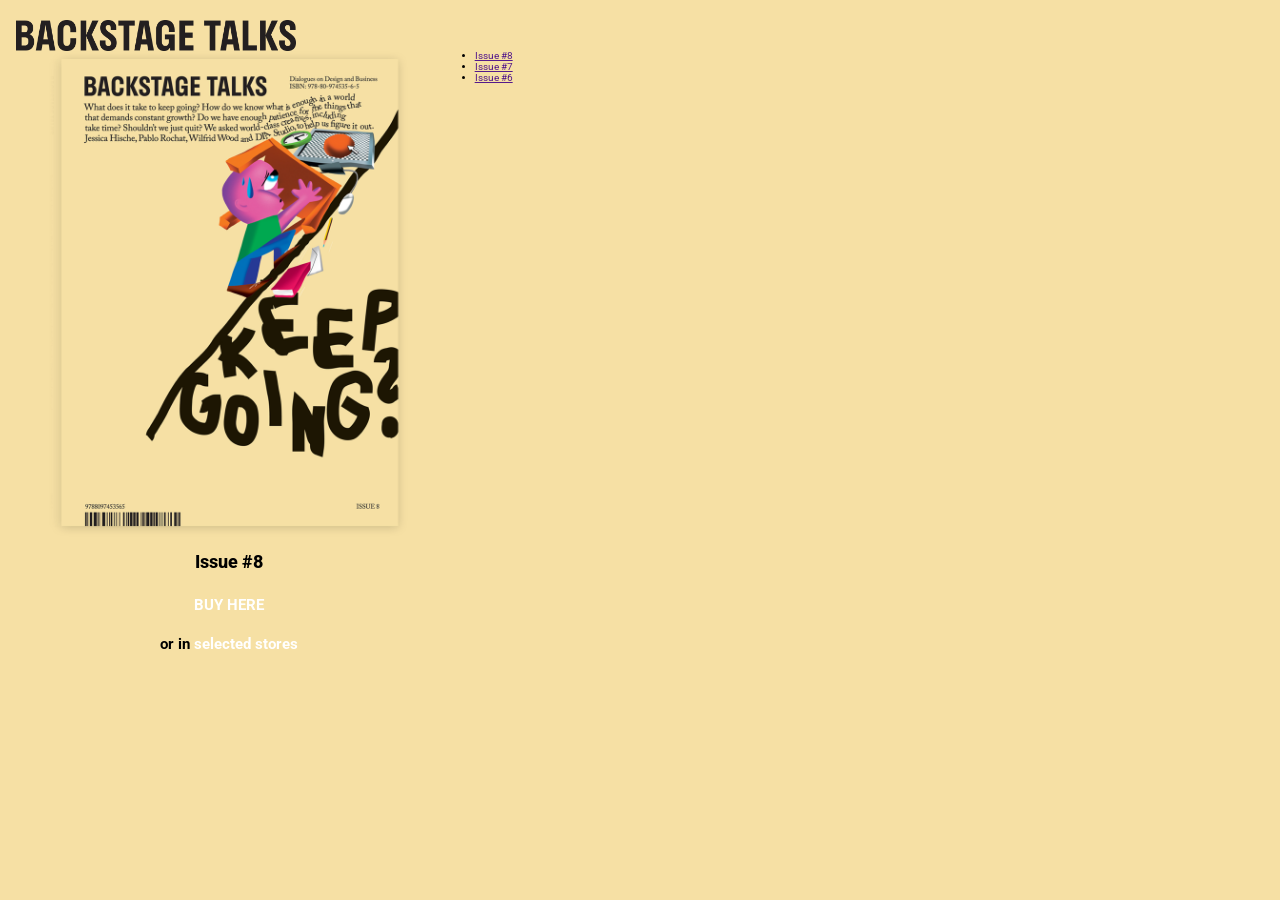
==== index.html @ 619fe56d "Se inicia proyecto con layout inicial para mobile" ====
<!doctype html>
<html lang="en">
  <head>
    <meta charset="UTF-8" />
    <meta name="viewport" content="width=device-width, initial-scale=1.0" />
    <title>Backstage Talks Magazine</title>
    <meta
      name="description"
      content="Backstage Talks is a magazine of casual, but in depth dialogues on design and business. Issue 8 Available now!"
    />
    <meta
      name="keywords"
      content="Backstage Talks, magazine, design, business, social responsibility, design interviews, Pablo Rochat, DIA Studio, Wilfrid Wood, Sagmeister, EY Doberman, frog, Jessica Hische, Brian Collins"
    />
    <link
      href="https://fonts.googleapis.com/css?family=Roboto:400,500,700"
      rel="stylesheet"
      type="text/css"
    />
    <link rel="stylesheet" href="main.css" />
    <link
      rel="shortcut icon"
      href="app/icon/apple-icon.png"
      type="image/x-icon"
    />
  </head>
  <body>
    <header class="header">
      <img class="logo" src="app/img/logo.png" alt="Backstage Talks Logo" />
    </header>

    <main class="main">
      <section class="section">
        <!-- <section class="about">
          <div>
            <p class="p-1">
              Backstage Talks is a magazine of casual, but in depth dialogues on
              design and business. Our decisions shape and influence this
              complex world—to have a chance to make the right ones, we need to
              talk.
            </p>
            <span class="p-3 copyright"
              >© 2026
              <a class="anchor-primary" href="">Published by Büro Milk</a></span
            >
          </div>
          <p class="p-1 p-primary-color">
            <a class="anchor-primary" href="">Privacy Policy</a>
          </p>
        </section> -->

        <div class="magazine-list">
          <div class="magazine">
            <div class="cover">
              <img
                class="cover-img"
                src="app/img/backstagetalks_cover_issue_8.png"
                alt="Backstage Talks Issue #8"
              />
            </div>
            <p class="p-1">Issue #8</p>
            <p class="p-2"><a class="anchor-secondary" href="">BUY HERE</a></p>
            <p class="p-2">
              or in <a class="anchor-secondary" href="">selected stores</a>
            </p>
          </div>
        </div>

        <!-- <section class="contact">
          <p class="p-1">
            <a class="anchor-primary" href="mailto:info@backstagetalks.com"
              >info@backstagetalks.com</a
            >
          </p>
        </section> -->

        <nav class="nav">
          <ul>
            <li><a href="">Issue #8</a></li>
            <li><a href="">Issue #7</a></li>
            <li><a href="">Issue #6</a></li>
          </ul>
        </nav>
      </section>
    </main>
  </body>
</html>
---- main.css ----
:root {
    --primary-color: #000000;
    --secondary-color: #FFFFFF;
    --lg: 1.8em;
    --md: 1.5em;
    --sm: 1.2em;
}

* {
    box-sizing: border-box;
}

html {
    font-size: 62.5%;
}

body {
    margin: 0;

    font-family: Roboto, sans-serif;
    background: #F6E0A4;
}

.header {
    height: 2em;
    padding: 2em 1.6em;
}

.logo {
    width: 16em;
    height: auto;
}

.section {
    width: 100%;
    padding: 0 2.4em 2.8em 2.4em;

    display: grid;
    align-items: start;    
}

.about {
    margin-bottom: 4.8em;
    
    display: grid;
    gap: 3.2em;
    
    text-align: center;
    
    order: 1;
}

.nav {
    display: none;
}

.contact {
    text-align: center;
    
    order: 2;
}

.magazine-list {
    order: 0;
}

.magazine {
    display: grid;
    grid-template-rows: repeat(auto-fit, minmax(20em, 1fr));
    justify-items: center;
}

.cover {
    align-self: center;
}

.cover-img {
    width: 80vw;
    max-width: 40em;
}

p[class^="p-"], span[class^="p-"] {
    margin: 0 0 1.2em 0;

    color: var(--primary-color);
    line-height: 1.4em;

    &:only-of-type {
        margin-bottom: .4em;
    }

    &:last-child {
        margin-bottom: 0;
    }
}

.p-1 {
    font-size: var(--lg);
    font-weight: 800;
}

.p-2 {
    font-size: var(--md);
    font-weight: 700;
}

.p-3 {
    font-size: var(--sm);
    font-weight: normal;
}

.anchor-primary {
    color: var(--primary-color);

    text-decoration: underline;

    &:hover {
        text-decoration: none;
    }
}

.anchor-secondary {
    color: var(--secondary-color);

    text-decoration: none;

    &:hover {
        text-decoration: underline;
    }
}

@media (min-width: 600px) {
    .logo {
        width: 28em;
    }
}

@media (min-width: 900px) {
    .section {
        grid-template-columns: repeat(3, 1fr);
    }

    .about, .nav {
        display: block;
    }

    .about {
        align-self: end;
    }
}
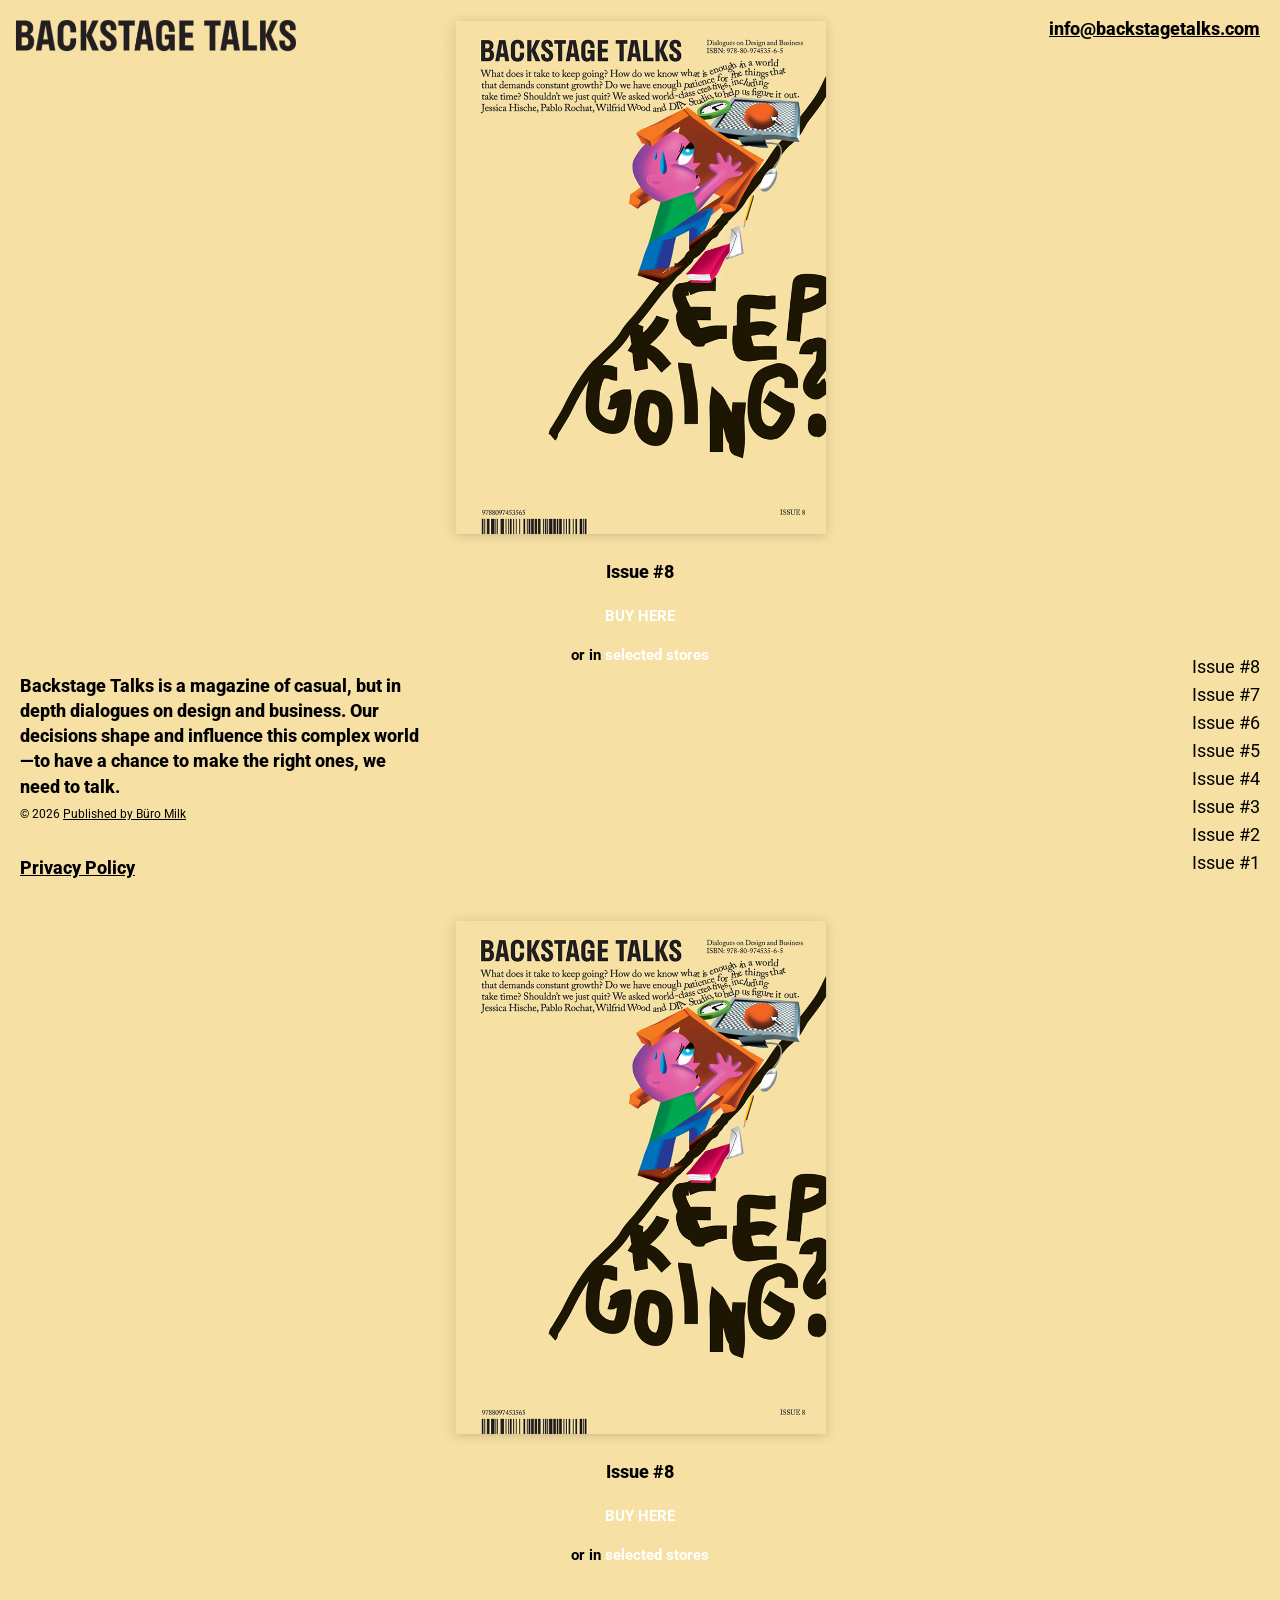
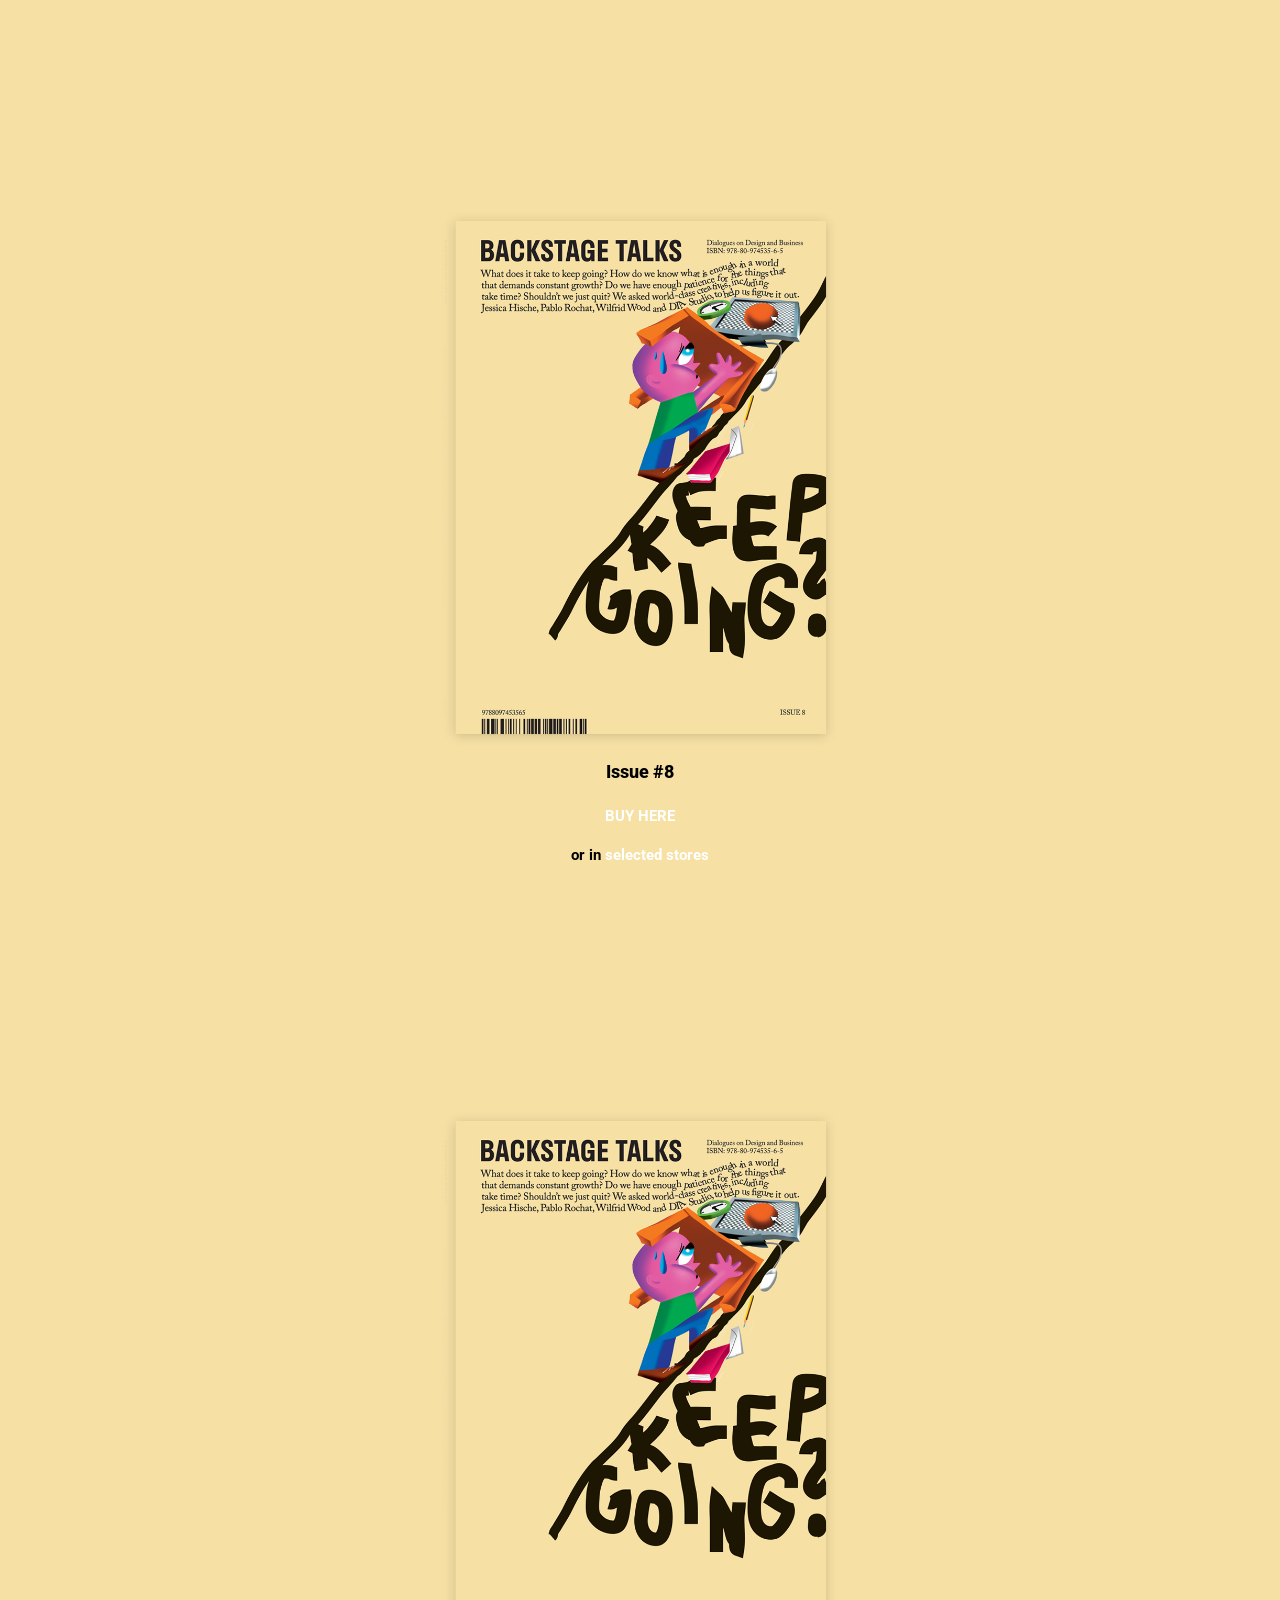
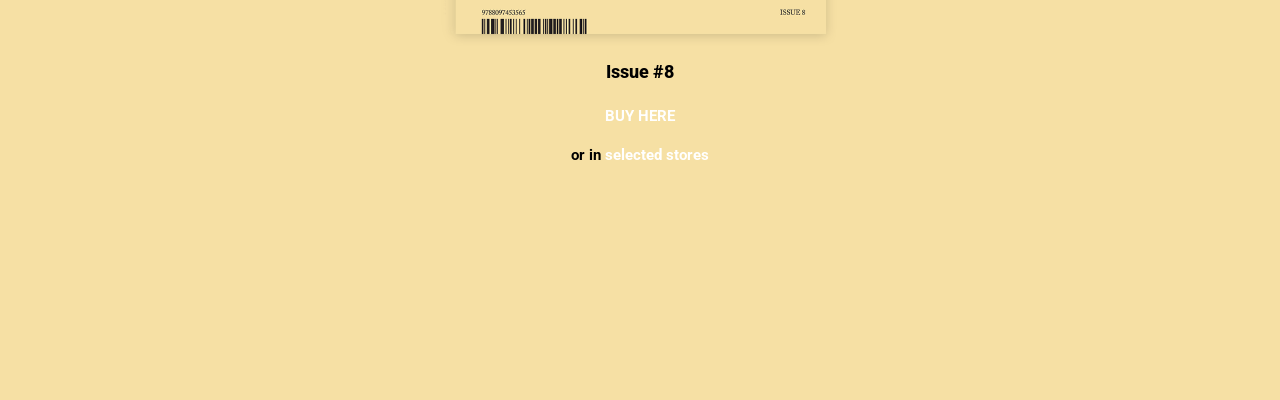
==== commit 58544e35: "Se termina el layout del landing con ajustes de responsive para desktop" ====
--- a/index.html
+++ b/index.html
@@ -31,7 +31,7 @@
 
     <main class="main">
       <section class="section">
-        <!-- <section class="about">
+        <section class="about">
           <div>
             <p class="p-1">
               Backstage Talks is a magazine of casual, but in depth dialogues on
@@ -47,10 +47,55 @@
           <p class="p-1 p-primary-color">
             <a class="anchor-primary" href="">Privacy Policy</a>
           </p>
-        </section> -->
+        </section>
 
         <div class="magazine-list">
-          <div class="magazine">
+          <div class="magazine" id="magazine-8">
+            <div class="cover">
+              <img
+                class="cover-img"
+                src="app/img/backstagetalks_cover_issue_8.png"
+                alt="Backstage Talks Issue #8"
+              />
+            </div>
+            <p class="p-1">Issue #8</p>
+            <p class="p-2"><a class="anchor-secondary" href="">BUY HERE</a></p>
+            <p class="p-2">
+              or in <a class="anchor-secondary" href="">selected stores</a>
+            </p>
+          </div>
+
+          <div class="magazine" id="magazine-7">
+            <div class="cover">
+              <img
+                class="cover-img"
+                src="app/img/backstagetalks_cover_issue_8.png"
+                alt="Backstage Talks Issue #8"
+              />
+            </div>
+            <p class="p-1">Issue #8</p>
+            <p class="p-2"><a class="anchor-secondary" href="">BUY HERE</a></p>
+            <p class="p-2">
+              or in <a class="anchor-secondary" href="">selected stores</a>
+            </p>
+          </div>
+
+          <div class="magazine" id="magazine-6">
+            <div class="cover">
+              <img
+                class="cover-img"
+                src="app/img/backstagetalks_cover_issue_8.png"
+                alt="Backstage Talks Issue #8"
+              />
+            </div>
+            <p class="p-1">Issue #8</p>
+            <p class="p-2"><a class="anchor-secondary" href="">BUY HERE</a></p>
+            <p class="p-2">
+              or in <a class="anchor-secondary" href="">selected stores</a>
+            </p>
+          </div>
+
+          <div class="magazine" id="magazine-5">
             <div class="cover">
               <img
                 class="cover-img"
@@ -66,21 +111,28 @@
           </div>
         </div>
 
-        <!-- <section class="contact">
-          <p class="p-1">
-            <a class="anchor-primary" href="mailto:info@backstagetalks.com"
-              >info@backstagetalks.com</a
-            >
-          </p>
-        </section> -->
+        <div class="right-side">
+          <section class="contact">
+            <p class="p-1">
+              <a class="anchor-primary" href="mailto:info@backstagetalks.com"
+                >info@backstagetalks.com</a
+              >
+            </p>
+          </section>
 
-        <nav class="nav">
-          <ul>
-            <li><a href="">Issue #8</a></li>
-            <li><a href="">Issue #7</a></li>
-            <li><a href="">Issue #6</a></li>
-          </ul>
-        </nav>
+          <nav class="nav">
+            <ul>
+              <li><a href="#magazine-8">Issue #8</a></li>
+              <li><a href="#magazine-7">Issue #7</a></li>
+              <li><a href="#magazine-6">Issue #6</a></li>
+              <li><a href="#magazine-5">Issue #5</a></li>
+              <li><a href="#magazine-4">Issue #4</a></li>
+              <li><a href="#magazine-3">Issue #3</a></li>
+              <li><a href="#magazine-2">Issue #2</a></li>
+              <li><a href="#magazine-1">Issue #1</a></li>
+            </ul>
+          </nav>
+        </div>
       </section>
     </main>
   </body>
--- a/main.css
+++ b/main.css
@@ -16,14 +16,18 @@
 
 body {
     margin: 0;
+    
+    position: relative;
 
     font-family: Roboto, sans-serif;
     background: #F6E0A4;
 }
 
 .header {
-    height: 2em;
     padding: 2em 1.6em;
+
+    position: absolute;
+    top: 0;
 }
 
 .logo {
@@ -33,14 +37,14 @@
 
 .section {
     width: 100%;
-    padding: 0 2.4em 2.8em 2.4em;
-
-    display: grid;
-    align-items: start;    
+    padding: 0 2em;
+
+    display: flex;
+    flex-direction: column;
 }
 
 .about {
-    margin-bottom: 4.8em;
+    margin-bottom: 2em;
     
     display: grid;
     gap: 3.2em;
@@ -61,17 +65,16 @@
 }
 
 .magazine-list {
+    display: grid;
+    grid-auto-rows: 100vh;    
+    
     order: 0;
 }
 
 .magazine {
     display: grid;
-    grid-template-rows: repeat(auto-fit, minmax(20em, 1fr));
+    align-content: center;
     justify-items: center;
-}
-
-.cover {
-    align-self: center;
 }
 
 .cover-img {
@@ -136,15 +139,78 @@
 }
 
 @media (min-width: 900px) {
+    .header {
+        position: fixed;
+    }
+    
     .section {
+        display: grid;
         grid-template-columns: repeat(3, 1fr);
     }
 
-    .about, .nav {
+    .nav {
         display: block;
     }
 
     .about {
         align-self: end;
+        text-align: left;
+
+        position: sticky;
+        bottom: 2em;
+
+        order: 0;
+    }
+
+    .right-side {
+        display: grid;
+        grid-template-rows: repeat(2, 50vh);
+    }
+    
+    .contact {
+        text-align: right;
+
+        position: sticky;
+        top: 1.6em;
+
+        order: 1;
+    }
+
+    .nav {
+        place-self: end;
+        
+        position: fixed;
+        bottom: 0;
+
+        order: 2;
+
+        ul {
+            margin: 2em 0;
+
+            list-style: none;
+
+            & > li {
+                height: 2.8em;
+            }
+
+            & > li > a {
+                font-size: var(--lg);
+                
+                color: var(--primary-color);
+                text-decoration: none;
+
+                &:hover {
+                    text-decoration: underline;
+                }
+            }
+        }
+    }
+
+    .magazine {
+        align-content: start;
+    }
+
+    .cover-img {
+        max-width: 44em;
     }
 }
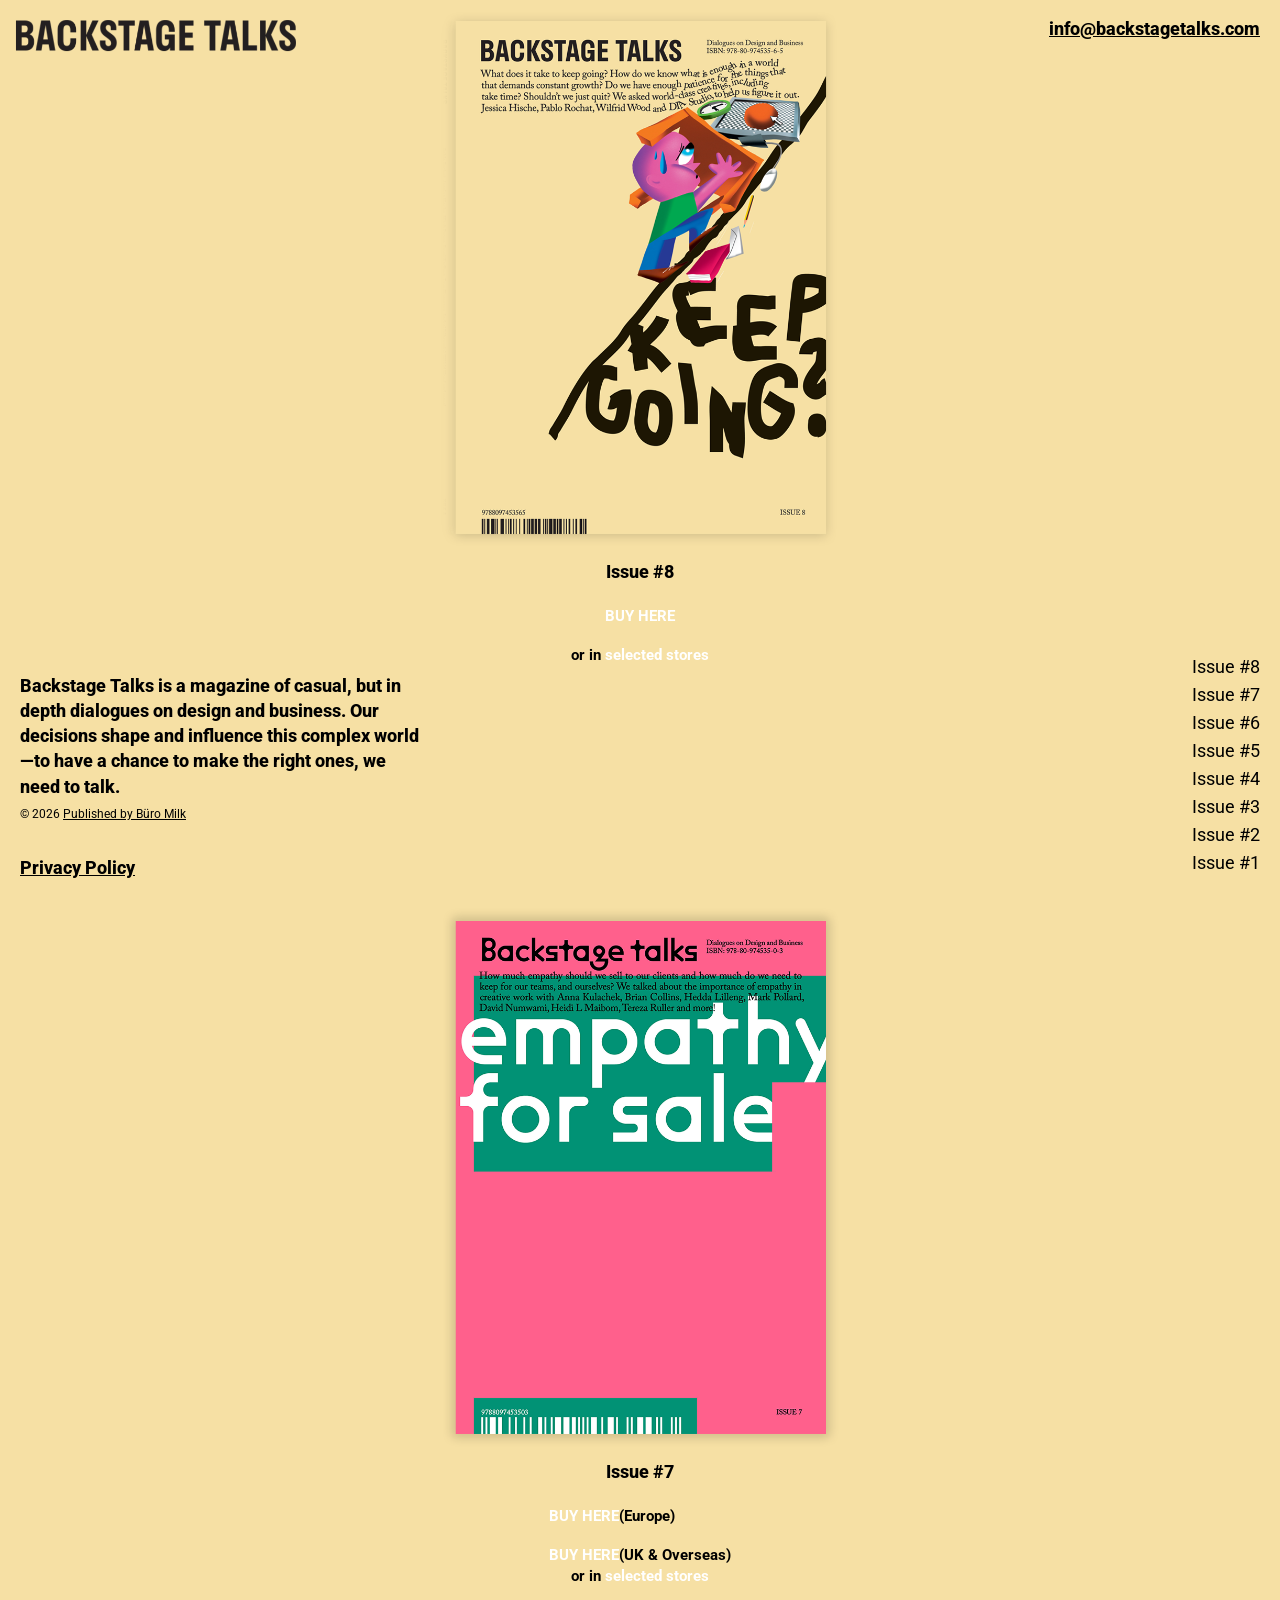
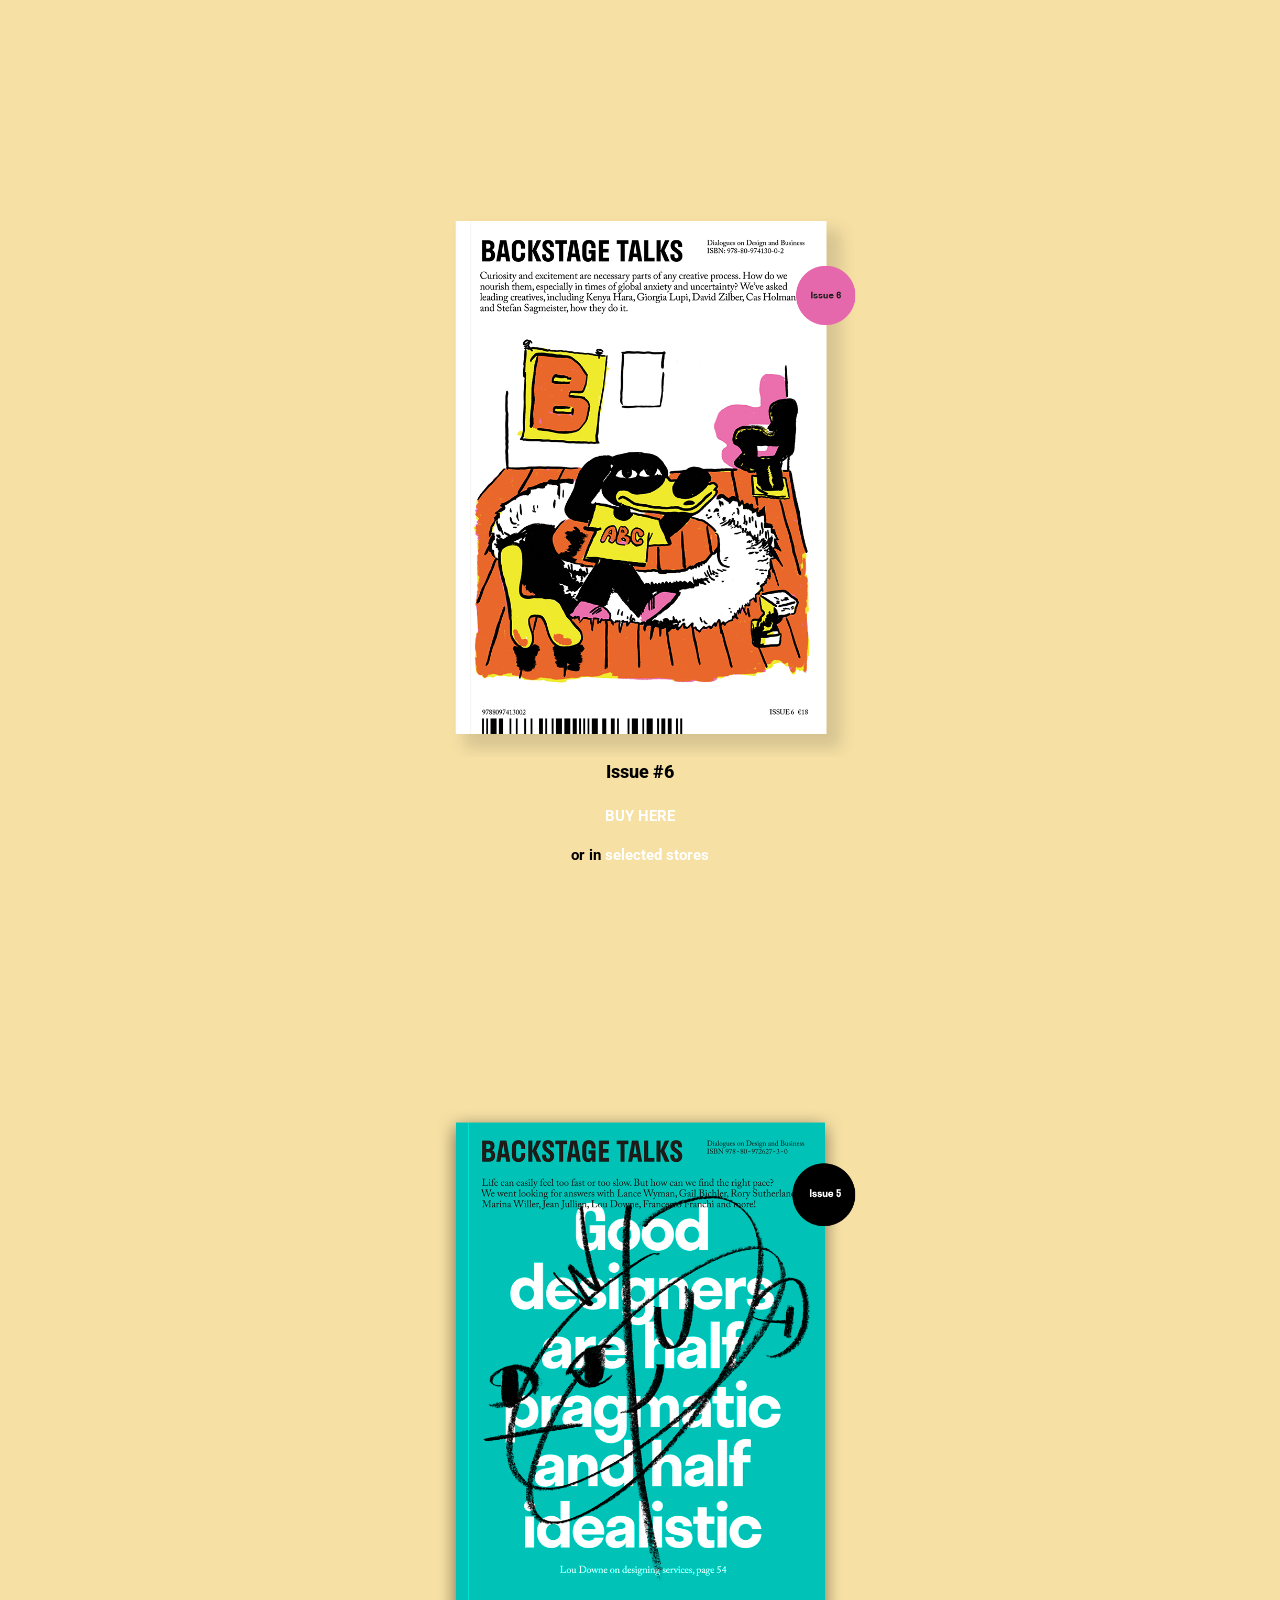
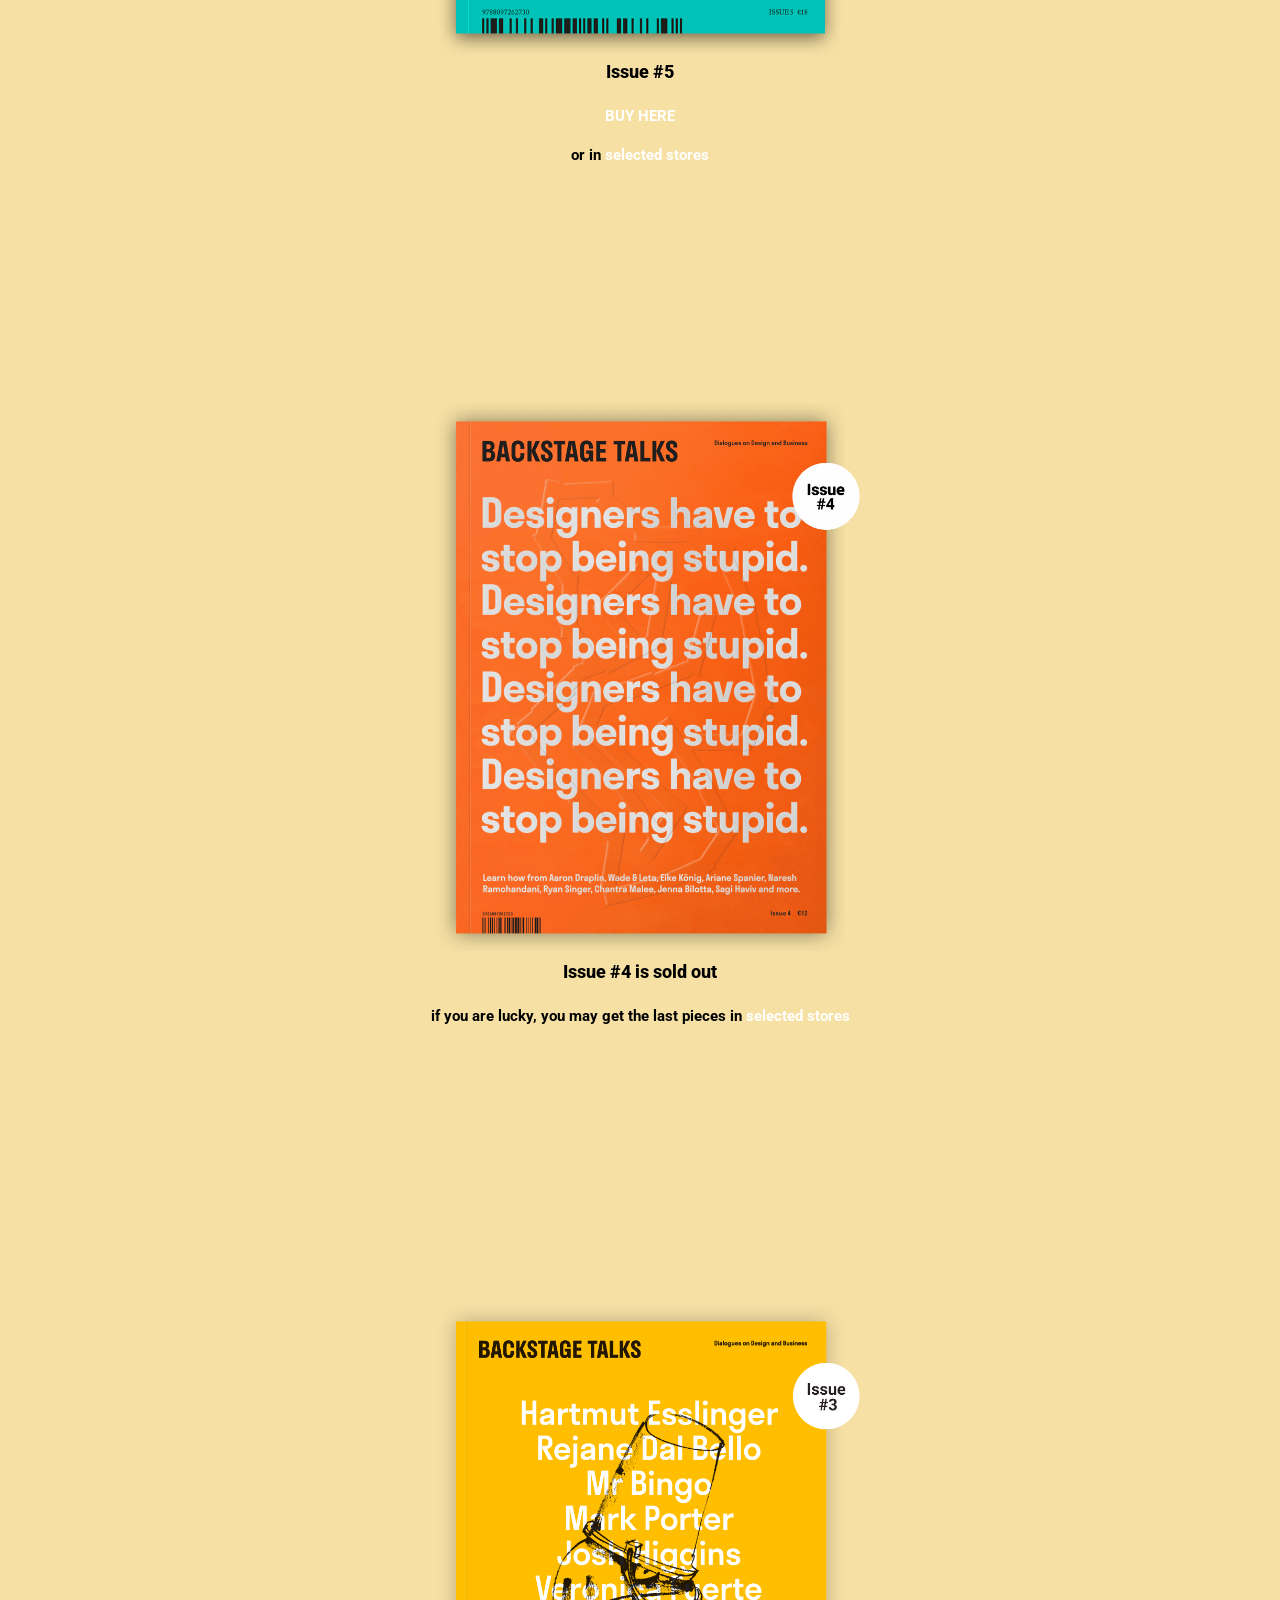
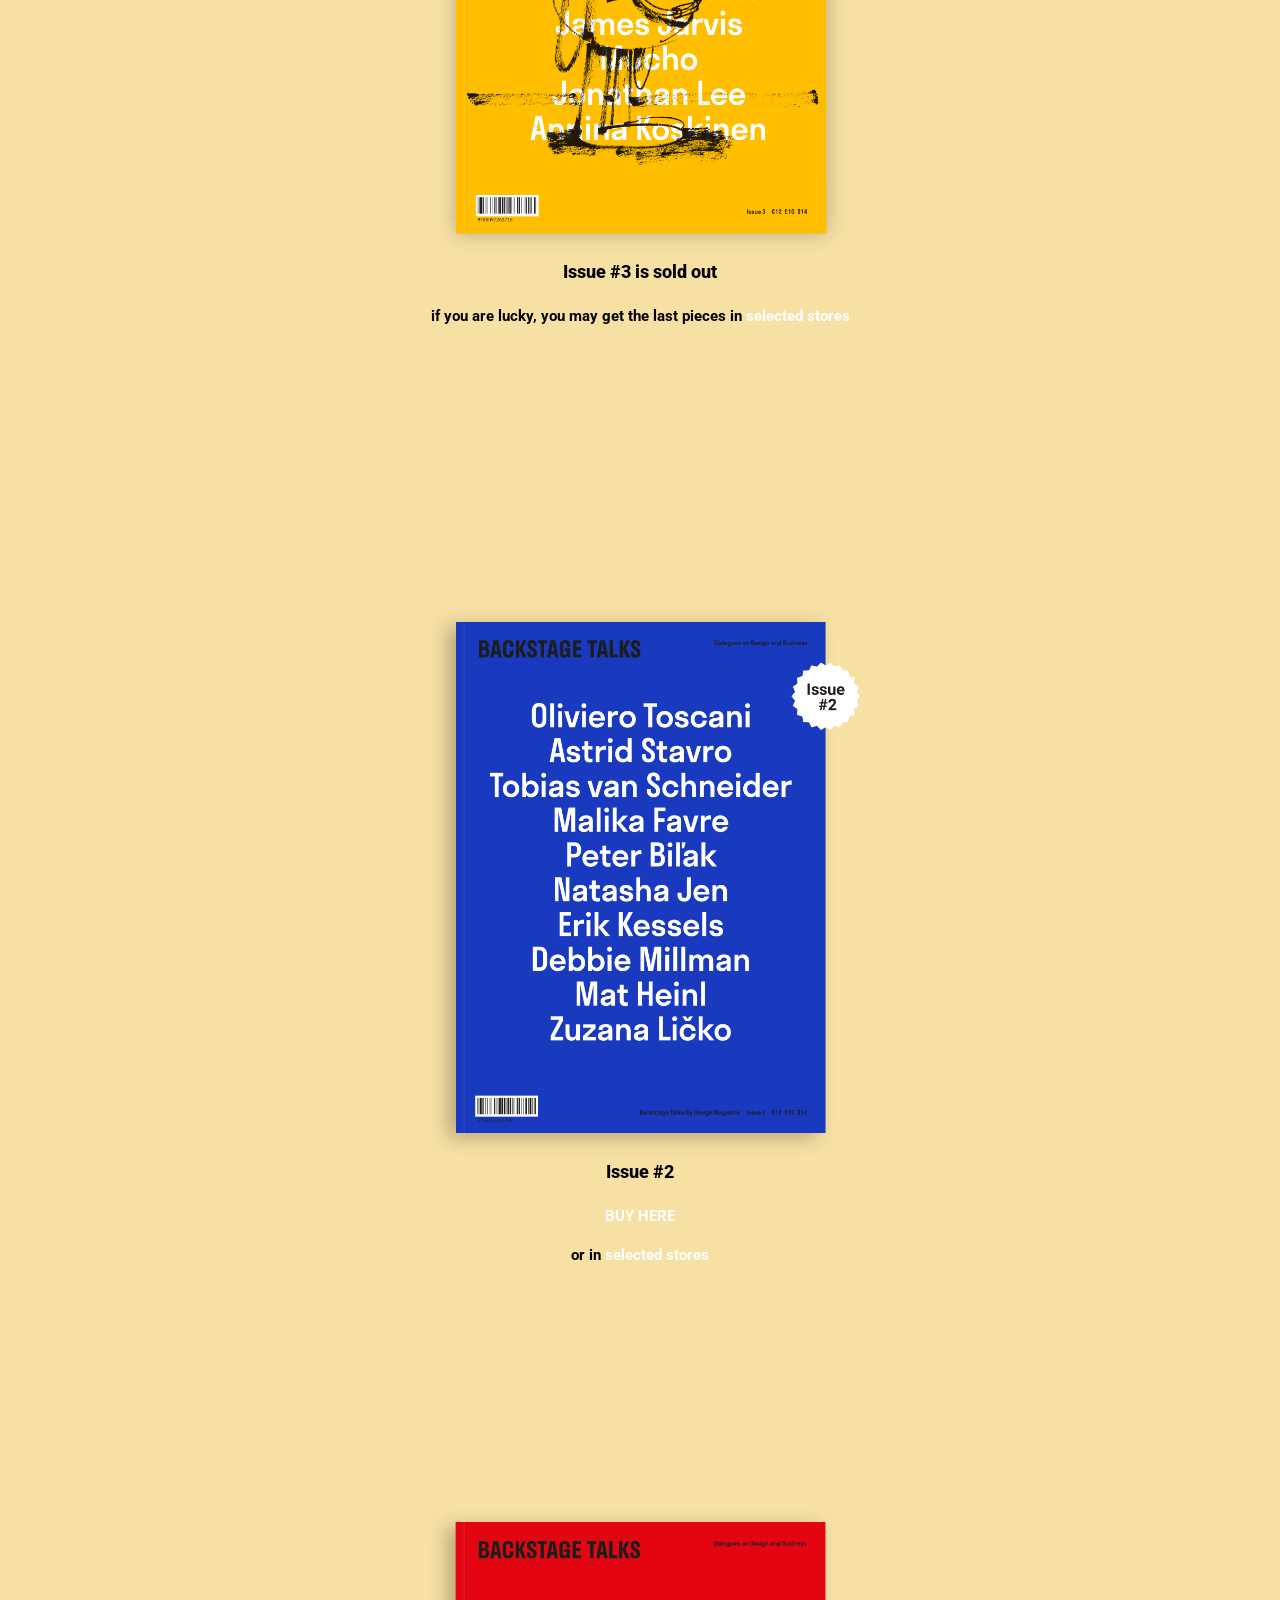
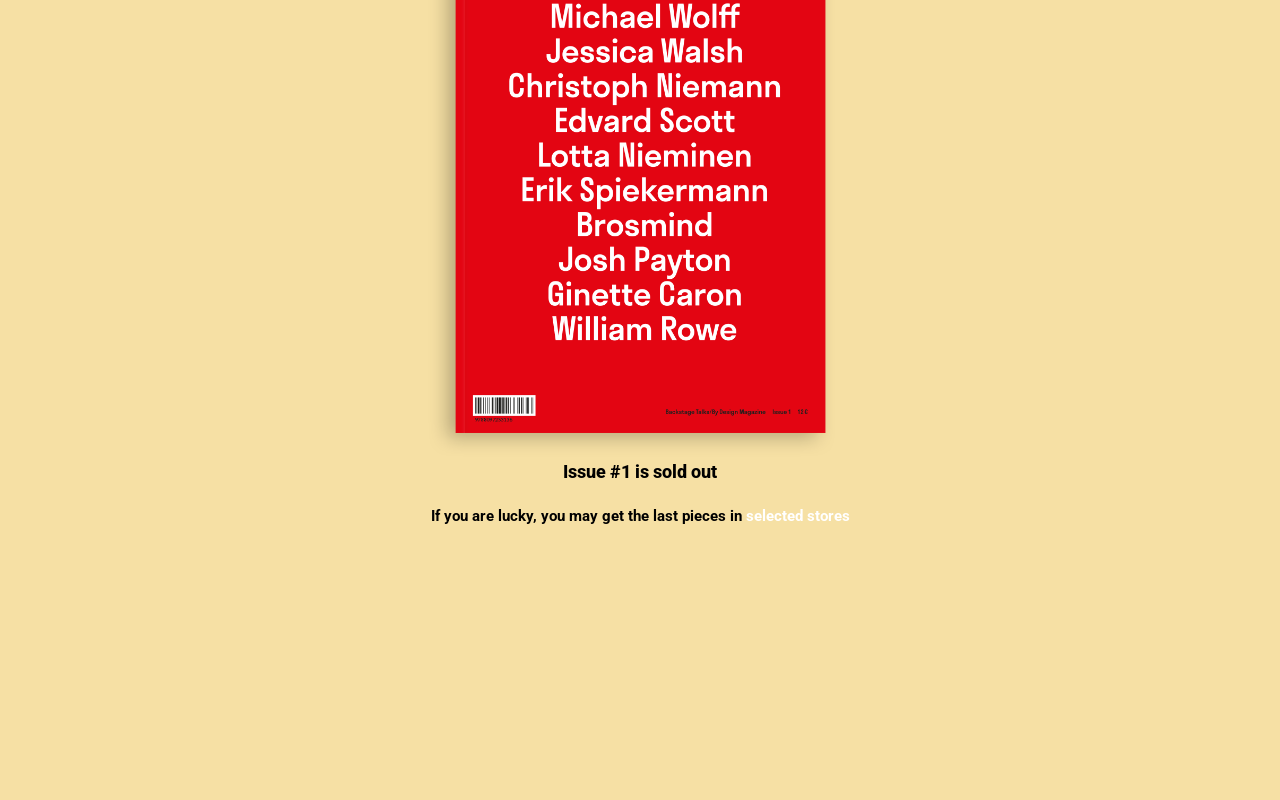
==== commit d393a915: "Se termina layout para ambas resoluciones y se crea efectos de transicion" ====
--- a/index.html
+++ b/index.html
@@ -69,12 +69,19 @@
             <div class="cover">
               <img
                 class="cover-img"
-                src="app/img/backstagetalks_cover_issue_8.png"
-                alt="Backstage Talks Issue #8"
-              />
-            </div>
-            <p class="p-1">Issue #8</p>
-            <p class="p-2"><a class="anchor-secondary" href="">BUY HERE</a></p>
+                src="app/img/backstagetalks_cover_issue_7.png"
+                alt="Backstage Talks Issue #7"
+              />
+            </div>
+            <p class="p-1">Issue #7</p>
+            <div>
+              <p class="p-2">
+                <a class="anchor-secondary" href="">BUY HERE</a>(Europe)
+              </p>
+              <p class="p-2">
+                <a class="anchor-secondary" href="">BUY HERE</a>(UK & Overseas)
+              </p>
+            </div>
             <p class="p-2">
               or in <a class="anchor-secondary" href="">selected stores</a>
             </p>
@@ -84,11 +91,11 @@
             <div class="cover">
               <img
                 class="cover-img"
-                src="app/img/backstagetalks_cover_issue_8.png"
-                alt="Backstage Talks Issue #8"
-              />
-            </div>
-            <p class="p-1">Issue #8</p>
+                src="app/img/backstagetalks_cover_issue_6.png"
+                alt="Backstage Talks Issue #6"
+              />
+            </div>
+            <p class="p-1">Issue #6</p>
             <p class="p-2"><a class="anchor-secondary" href="">BUY HERE</a></p>
             <p class="p-2">
               or in <a class="anchor-secondary" href="">selected stores</a>
@@ -99,14 +106,75 @@
             <div class="cover">
               <img
                 class="cover-img"
-                src="app/img/backstagetalks_cover_issue_8.png"
-                alt="Backstage Talks Issue #8"
-              />
-            </div>
-            <p class="p-1">Issue #8</p>
-            <p class="p-2"><a class="anchor-secondary" href="">BUY HERE</a></p>
-            <p class="p-2">
-              or in <a class="anchor-secondary" href="">selected stores</a>
+                src="app/img/backstagetalks_cover_issue_5.png"
+                alt="Backstage Talks Issue #5"
+              />
+            </div>
+            <p class="p-1">Issue #5</p>
+            <p class="p-2"><a class="anchor-secondary" href="">BUY HERE</a></p>
+            <p class="p-2">
+              or in <a class="anchor-secondary" href="">selected stores</a>
+            </p>
+          </div>
+
+          <div class="magazine" id="magazine-4">
+            <div class="cover">
+              <img
+                class="cover-img"
+                src="app/img/backstagetalks_cover_issue_4.png"
+                alt="Backstage Talks Issue #4"
+              />
+            </div>
+            <p class="p-1">Issue #4 is sold out</p>
+            <p class="p-2">
+              if you are lucky, you may get the last pieces in
+              <a class="anchor-secondary" href="">selected stores</a>
+            </p>
+          </div>
+
+          <div class="magazine" id="magazine-3">
+            <div class="cover">
+              <img
+                class="cover-img"
+                src="app/img/backstagetalks_cover_issue_3.png"
+                alt="Backstage Talks Issue #3"
+              />
+            </div>
+            <p class="p-1">Issue #3 is sold out</p>
+            <p class="p-2">
+              if you are lucky, you may get the last pieces in
+              <a class="anchor-secondary" href="">selected stores</a>
+            </p>
+          </div>
+
+          <div class="magazine" id="magazine-2">
+            <div class="cover">
+              <img
+                class="cover-img"
+                src="app/img/backstagetalks_cover2017.png"
+                alt="Backstage Talks Issue #2"
+              />
+            </div>
+            <p class="p-1">Issue #2</p>
+            <p class="p-2"><a class="anchor-secondary" href="">BUY HERE</a></p>
+            <p class="p-2">
+              or in
+              <a class="anchor-secondary" href="">selected stores</a>
+            </p>
+          </div>
+
+          <div class="magazine" id="magazine-1">
+            <div class="cover">
+              <img
+                class="cover-img"
+                src="app/img/backstagetalks_cover2016_n.png"
+                alt="Backstage Talks Issue #1"
+              />
+            </div>
+            <p class="p-1">Issue #1 is sold out</p>
+            <p class="p-2">
+              If you are lucky, you may get the last pieces in
+              <a class="anchor-secondary" href="">selected stores</a>
             </p>
           </div>
         </div>
@@ -134,6 +202,8 @@
           </nav>
         </div>
       </section>
+
+      <script src="main.js" />
     </main>
   </body>
 </html>
--- a/main.css
+++ b/main.css
@@ -1,9 +1,19 @@
 :root {
-    --primary-color: #000000;
-    --secondary-color: #FFFFFF;
+    --black: #000000;
+    --lightbrown: #F6E0A4;
+    --red: #e30512;
+    --blue: #1d3fbb;
+    --orange: #ff651a;
+    --yellow: #ffbe00;
+    --waterblue: #00c1b5;
+    --pink: #FF608C;
+    --white: #FFFFFF;
     --lg: 1.8em;
     --md: 1.5em;
     --sm: 1.2em;
+    --background-color: var(--lightbrown);    
+    --primary-color: var(--black);
+    --secondary-color: var(--white);
 }
 
 * {
@@ -20,7 +30,10 @@
     position: relative;
 
     font-family: Roboto, sans-serif;
-    background: #F6E0A4;
+    
+    background: var(--background-color);
+    transition-property: background;
+    transition-duration: 0.2s;
 }
 
 .header {
@@ -138,7 +151,7 @@
     }
 }
 
-@media (min-width: 900px) {
+@media (min-width: 900px) {    
     .header {
         position: fixed;
     }
@@ -206,8 +219,21 @@
         }
     }
 
+    html {
+        overflow-y: scroll;
+        scroll-snap-type: y mandatory;        
+
+        -ms-overflow-style: none;
+        scrollbar-width: none; 
+        &::-webkit-scrollbar {
+            display: none;
+        }
+    }
+
     .magazine {
         align-content: start;
+
+        scroll-snap-align: start;
     }
 
     .cover-img {
